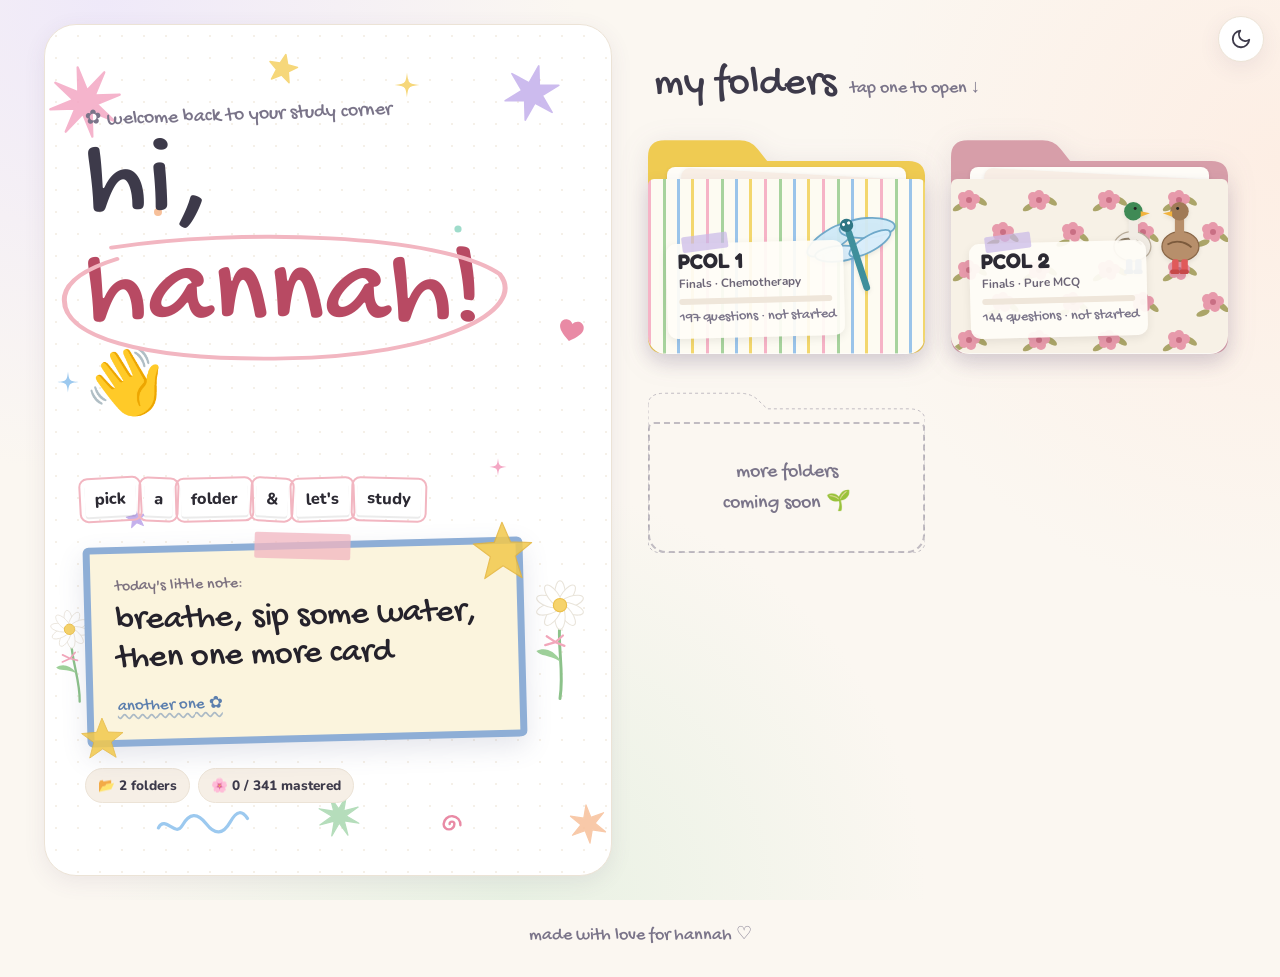
==== index.html @ 0aebe2a0 "Redesign into folders: home page, PCOL 1 reviewer, new PCOL 2 MCQ reviewer - Add 'hi, hannah!' home " ====
<!doctype html>
<html lang="en" data-theme="light">
<head>
<meta charset="utf-8">
<meta name="viewport" content="width=device-width, initial-scale=1">
<title>Hi, Hannah!</title>
<link rel="preconnect" href="https://fonts.googleapis.com">
<link href="https://fonts.googleapis.com/css2?family=Fredoka:wght@500;600;700&family=Gochi+Hand&family=Nunito:wght@400;600;700;800&display=swap" rel="stylesheet">
<link rel="stylesheet" href="assets/base.css">
<link rel="stylesheet" href="assets/folders.css">
<script src="assets/common.js"></script>
<style>
:root{--hand:"Gochi Hand","Comic Sans MS","Segoe Print",cursive}
.home-top{position:fixed;top:16px;right:16px;z-index:30}
.home{display:grid;grid-template-columns:minmax(0,1fr) minmax(0,1.05fr);gap:28px;max-width:1240px;margin:0 auto;padding:24px 24px 40px;min-height:100vh;align-items:start}
@media(max-width:900px){.home{grid-template-columns:1fr;padding:16px 16px 32px;gap:8px}}

/* ---------- Greeting side ---------- */
.hello{position:sticky;top:24px;min-height:calc(100vh - 48px);display:flex;flex-direction:column;justify-content:center;padding:70px 40px;border-radius:32px;
  background:var(--surface);border:1px solid var(--line);box-shadow:var(--shadow);overflow:hidden;isolation:isolate}
.hello::before{content:"";position:absolute;inset:0;z-index:-2;opacity:.55;
  background-image:radial-gradient(var(--line) 1.2px,transparent 1.3px);background-size:22px 22px}
@media(max-width:900px){.hello{position:relative;top:0;min-height:auto;padding:64px 22px 30px}}
.doodles{position:absolute;inset:0;z-index:-1;pointer-events:none}
.dd{position:absolute;transform:translate(-50%,-50%) rotate(var(--r,0deg));animation:floaty 6s ease-in-out infinite;animation-delay:var(--dl,0s)}
.dd svg{display:block;width:100%;height:auto;overflow:visible}
.dd.tw{animation:twinkle 3.2s ease-in-out infinite;animation-delay:var(--dl,0s)}
@keyframes floaty{0%,100%{transform:translate(-50%,-50%) rotate(var(--r,0deg))}50%{transform:translate(-50%,calc(-50% - 7px)) rotate(calc(var(--r,0deg) + 4deg))}}
@keyframes twinkle{0%,100%{opacity:1;transform:translate(-50%,-50%) scale(1) rotate(var(--r,0deg))}50%{opacity:.45;transform:translate(-50%,-50%) scale(.78) rotate(var(--r,0deg))}}
@media(max-width:620px){.dd.opt{display:none}}

.kicker{font-family:var(--hand);font-size:1.25rem;color:var(--muted);margin:0 0 4px;transform:rotate(-2deg);display:inline-block}
.hi{font-family:var(--hand);font-weight:400;font-size:clamp(4rem,9vw,7.6rem);line-height:.95;margin:0;letter-spacing:1px;color:var(--ink)}
.hi .name{position:relative;display:inline-block;color:var(--rose-d)}
.hi .name svg{position:absolute;left:-9%;top:-14%;width:118%;height:132%;overflow:visible;pointer-events:none}
.hi .name path{fill:none;stroke:var(--rose);stroke-width:3.2;stroke-linecap:round;stroke-dasharray:640;stroke-dashoffset:640;animation:draw 1.4s .4s ease forwards}
.hi .wave{display:inline-block;font-size:.55em;vertical-align:.35em;transform-origin:70% 80%;animation:wave 2.4s 1.2s ease-in-out 2}
@keyframes draw{to{stroke-dashoffset:0}}
@keyframes wave{0%,60%,100%{transform:rotate(0)}10%,30%{transform:rotate(14deg)}20%,40%{transform:rotate(-8deg)}}

.tiles{display:flex;flex-wrap:wrap;gap:8px;margin:22px 0 26px}
.tiles span{font-family:var(--body);font-weight:800;font-size:1.02rem;background:#fff;color:#2c2a33;padding:4px 10px;border-radius:3px;
  outline:2px solid var(--rose);outline-offset:4px;transform:rotate(var(--r));box-shadow:0 2px 0 rgba(0,0,0,.08)}
:root[data-theme="dark"] .tiles span{background:#f7f2ea}

/* Note card (cream card, blue frame, chunky marker text, yellow stars) */
.note{position:relative;max-width:440px;background:#fbf4dd;border:7px solid #8eaed6;border-radius:6px;padding:22px 24px 18px;transform:rotate(-1.5deg);box-shadow:0 10px 26px rgba(80,90,130,.15)}
.note::before{content:"";position:absolute;top:-16px;left:50%;width:96px;height:26px;transform:translateX(-50%) rotate(3deg);background:rgba(242,182,193,.75);border-radius:2px}
.note small{display:block;font-family:var(--hand);font-size:1rem;color:#7d7280;margin-bottom:2px}
.note p{margin:0;font-family:var(--hand);font-size:clamp(1.6rem,3.2vw,2.15rem);line-height:1.12;color:#25222b;min-height:2.3em;transition:opacity .25s}
.note .ystar{position:absolute;width:62px;opacity:.85;z-index:0;pointer-events:none}
.note p,.note small,.note button{position:relative;z-index:1}
.note button{margin-top:10px;border:0;background:none;font-family:var(--hand);font-size:1.05rem;color:#5c7fae;padding:2px 0;text-decoration:underline wavy rgba(92,127,174,.5);text-underline-offset:4px}
.note button:hover{color:var(--rose-d)}
.hello-stats{display:flex;gap:8px;flex-wrap:wrap;margin-top:26px}
.hello-stats span{font-size:.85rem;font-weight:800;padding:6px 12px;border-radius:99px;background:var(--surface-2);border:1px solid var(--line)}

/* ---------- Folder shelf ---------- */
.shelf{padding:40px 8px 20px}
@media(max-width:900px){.shelf{padding:22px 0 10px}}
.shelf-head{display:flex;align-items:baseline;gap:14px;flex-wrap:wrap;margin:0 6px 26px}
.shelf-head h2{font-family:var(--hand);font-weight:400;font-size:2.6rem;line-height:1}
.shelf-head .hand{font-family:var(--hand);color:var(--muted);font-size:1.15rem}
.folders{display:grid;grid-template-columns:repeat(auto-fill,minmax(min(100%,250px),1fr));gap:34px 26px}
@media(max-width:900px){.folders{grid-template-columns:repeat(2,minmax(0,1fr))}}
@media(max-width:520px){.folders{grid-template-columns:1fr;gap:30px}}

.folder{position:relative;display:block;aspect-ratio:5/4;color:inherit;text-decoration:none;perspective:900px;
  animation:popin .6s cubic-bezier(.3,1.5,.5,1) both;animation-delay:var(--d,0ms)}
@keyframes popin{from{opacity:0;transform:translateY(16px) scale(.94)}to{opacity:1;transform:none}}
.folder .backsheet{position:absolute;inset:0;width:100%;height:100%;filter:drop-shadow(0 6px 14px rgba(90,70,110,.13))}
.folder .backsheet path{fill:var(--tab)}
.folder .paper{position:absolute;left:7%;right:7%;top:16%;height:62%;border-radius:8px;background:#fffdf8;transition:transform .4s cubic-bezier(.3,1.4,.5,1);
  background-image:repeating-linear-gradient(transparent 0 13px,#e7dccb 13px 14px);box-shadow:0 1px 4px rgba(0,0,0,.08)}
.folder .paper:nth-child(3){left:11%;right:4%;top:19%;transform:rotate(3deg);background-image:none;background-color:#f9efe6}
.folder .front{position:absolute;left:0;right:0;top:21%;bottom:0;border-radius:6px 6px 18px 18px;overflow:hidden;transform-origin:50% 100%;
  transition:transform .4s cubic-bezier(.3,1.3,.5,1),box-shadow .3s;box-shadow:0 -1px 0 rgba(255,255,255,.6) inset,0 8px 18px rgba(90,70,110,.16)}
.folder:hover .front,.folder:focus-visible .front{transform:rotateX(-18deg);box-shadow:0 14px 26px rgba(90,70,110,.22)}
.folder:hover .paper:nth-child(2),.folder:focus-visible .paper:nth-child(2){transform:translateY(-16%)}
.folder:hover .paper:nth-child(3){transform:translateY(-9%) rotate(5deg)}
.folder:focus-visible{outline:none}
.folder:focus-visible .front{outline:3px solid var(--lav);outline-offset:3px}
.folder .doodle{position:absolute;right:6%;top:7%;width:40%;max-width:150px;filter:drop-shadow(0 2px 2px rgba(0,0,0,.08))}
.folder .doodle svg{width:100%;height:auto;display:block}
.folder .label{position:absolute;left:7%;bottom:10%;max-width:64%;padding:7px 12px 8px;border-radius:10px;background:rgba(255,253,248,.93);color:#2c2a33;transform:rotate(-1.5deg);box-shadow:0 3px 10px rgba(0,0,0,.08)}
.folder .label::before{content:"";position:absolute;top:-9px;left:16px;width:46px;height:16px;background:rgba(201,184,232,.7);transform:rotate(-6deg);border-radius:2px}
.folder .label b{display:block;font-family:var(--head);font-weight:700;font-size:1.3rem;line-height:1.1}
.folder .label small{display:block;font-size:.74rem;color:#6d6677;font-weight:700;margin-top:1px;white-space:nowrap;overflow:hidden;text-overflow:ellipsis}
.folder .mini{display:block;height:6px;border-radius:99px;background:#efe6da;margin-top:6px;overflow:hidden;min-width:100px}
.folder .mini i{display:block;height:100%;border-radius:99px;background:linear-gradient(90deg,#a8c3a0,#c9b8e8,#f2b6c1)}
.folder .label em{display:block;font-style:normal;font-family:var(--hand);font-size:.9rem;color:#7a7489;margin-top:3px;white-space:nowrap}
@media(max-width:900px) and (min-width:521px){.folder .label{max-width:74%;padding:6px 9px 7px}.folder .label b{font-size:1.1rem}.folder .label small{display:none}.folder .mini{min-width:70px}}

/* Ghost folder = coming soon */
.folder.ghost{cursor:default;aspect-ratio:5/3}
.folder.ghost .backsheet{filter:none}
.folder.ghost .backsheet path{fill:none;stroke:var(--muted);stroke-width:.8;stroke-dasharray:3 3;vector-effect:non-scaling-stroke;opacity:.55}
.folder.ghost .front{background:transparent;box-shadow:none;border:2px dashed color-mix(in srgb,var(--muted) 45%,transparent);display:grid;place-items:center;text-align:center}
.folder.ghost:hover .front{transform:none}
.folder.ghost .front span{font-family:var(--hand);font-size:1.25rem;color:var(--muted);padding:0 10px}

/* Folder patterns live in assets/folders.css */
.folder:not(.ghost) .front{background:var(--pat);border:var(--bw,0px) solid transparent}
:root[data-theme="dark"] .folder:not(.ghost) .front,:root[data-theme="dark"] .folder .backsheet{filter:saturate(.88) brightness(.9)}

footer.home-foot{text-align:center;color:var(--muted);font-family:var(--hand);font-size:1.1rem;padding:6px 16px 28px}
@media (prefers-reduced-motion: reduce){.dd,.folder,.hi .name path,.hi .wave{animation:none!important}.hi .name path{stroke-dashoffset:0}}
</style>
</head>
<body>
<div class="home-top">
  <button class="theme-btn" id="themeBtn" aria-label="Toggle dark mode">
    <svg class="moon" viewBox="0 0 24 24" fill="none" stroke="currentColor" stroke-width="2" stroke-linecap="round" stroke-linejoin="round"><path d="M21 12.8A9 9 0 1 1 11.2 3a7 7 0 0 0 9.8 9.8z"/></svg>
    <svg class="sun" viewBox="0 0 24 24" fill="none" stroke="currentColor" stroke-width="2" stroke-linecap="round"><circle cx="12" cy="12" r="4.5"/><path d="M12 2v2M12 20v2M4.9 4.9l1.4 1.4M17.7 17.7l1.4 1.4M2 12h2M20 12h2M4.9 19.1l1.4-1.4M17.7 6.3l1.4-1.4"/></svg>
  </button>
</div>

<div class="home">
  <!-- ============ Greeting ============ -->
  <section class="hello" aria-labelledby="hiTitle">
    <div class="doodles" id="doodles" aria-hidden="true"></div>
    <p class="kicker">✿ welcome back to your study corner</p>
    <h1 class="hi" id="hiTitle">hi, <span class="name">hannah!<svg viewBox="0 0 300 120" preserveAspectRatio="none" aria-hidden="true"><path d="M40,18 C120,2 250,6 288,40 C306,70 250,108 150,110 C60,112 6,92 10,58 C14,30 70,14 130,12"/></svg></span> <span class="wave">👋</span></h1>
    <div class="tiles" id="tiles" aria-label="pick a folder and let's study"></div>
    <div class="note" id="note">
      <svg class="ystar" style="top:-24px;right:-18px" viewBox="0 0 100 100" aria-hidden="true"><path d="M50 4 63 36 97 38 70 59 80 94 50 74 20 94 30 59 3 38 37 36Z" fill="#f2c94c" stroke="#e5b53a" stroke-width="2" stroke-linejoin="round"/></svg>
      <svg class="ystar" style="bottom:-20px;left:-14px;width:44px" viewBox="0 0 100 100" aria-hidden="true"><path d="M50 4 63 36 97 38 70 59 80 94 50 74 20 94 30 59 3 38 37 36Z" fill="#f2c94c" stroke="#e5b53a" stroke-width="2" stroke-linejoin="round"/></svg>
      <small>today's little note:</small>
      <p id="noteText">you are not behind</p>
      <button type="button" id="noteBtn">another one ✿</button>
    </div>
    <div class="hello-stats" id="stats"></div>
  </section>

  <!-- ============ Folders ============ -->
  <section class="shelf" aria-labelledby="shelfTitle">
    <div class="shelf-head">
      <h2 id="shelfTitle">my folders</h2>
      <span class="hand">tap one to open ↓</span>
    </div>
    <div class="folders" id="folders"></div>
  </section>
</div>
<footer class="home-foot">made with love for hannah ♡</footer>

<script src="subjects/subjects.js"></script>
<script>
/* ---------------- Little notes ---------------- */
const NOTES = [
  "you are not behind",
  "everything will fall into place, and you will be just fine",
  "remember to live while you're busy surviving",
  "small steps still count",
  "you've learned more than you think",
  "one folder at a time, hannah",
  "breathe, sip some water, then one more card",
  "future pharmacist in progress ♡",
  "rest is part of studying too",
  "proud of you for showing up today"
];
let noteIdx = Math.floor(Math.random() * NOTES.length);
const noteText = document.getElementById('noteText');
noteText.textContent = NOTES[noteIdx];
document.getElementById('noteBtn').onclick = () => {
  noteIdx = (noteIdx + 1 + Math.floor(Math.random() * (NOTES.length - 1))) % NOTES.length;
  noteText.style.opacity = 0;
  setTimeout(() => { noteText.textContent = NOTES[noteIdx]; noteText.style.opacity = 1; }, 220);
};

/* ---------------- Word tiles ---------------- */
document.getElementById('tiles').innerHTML = ["pick","a","folder","&","let's","study"]
  .map((w,i) => `<span style="--r:${[-3,2,-1.5,3,-2,1.5][i]}deg" aria-hidden="true">${w}</span>`).join('');

/* ---------------- Doodle shapes ---------------- */
const C = {pink:"#f4a7c4", lav:"#c4b0ec", butter:"#f6d77a", sky:"#9cc9ef", sage:"#a9d8b0", peach:"#f7c09a", rose:"#e98aa5", mint:"#9fdccb"};
function burst(n, ro, ri){ let d=""; for(let i=0;i<n*2;i++){ const a=Math.PI*i/n - Math.PI/2, r=i%2?ri:ro; d+=(i?"L":"M")+(50+r*Math.cos(a)).toFixed(1)+","+(50+r*Math.sin(a)).toFixed(1);} return d+"Z"; }
const SHAPES = {
  burst: c => `<svg viewBox="0 0 100 100"><path d="${burst(8,48,16)}" fill="${c}" opacity=".85" stroke="${c}" stroke-width="3" stroke-linejoin="round"/></svg>`,
  burst6: c => `<svg viewBox="0 0 100 100"><path d="${burst(6,48,18)}" fill="${c}" opacity=".85" stroke="${c}" stroke-width="3" stroke-linejoin="round"/></svg>`,
  sparkle: c => `<svg viewBox="-50 -50 100 100"><path d="M0,-48 C5,-6 6,-5 48,0 C6,5 5,6 0,48 C-5,6 -6,5 -48,0 C-6,-5 -5,-6 0,-48Z" fill="${c}"/></svg>`,
  star5: c => `<svg viewBox="0 0 100 100"><path d="M50 4 63 36 97 38 70 59 80 94 50 74 20 94 30 59 3 38 37 36Z" fill="${c}" stroke="${c}" stroke-width="5" stroke-linejoin="round"/></svg>`,
  squiggle: c => `<svg viewBox="0 0 120 30"><path d="M4,16 C14,0 24,30 34,15 S54,0 64,15 S84,30 94,15 S110,2 116,12" fill="none" stroke="${c}" stroke-width="4" stroke-linecap="round"/></svg>`,
  curl: c => `<svg viewBox="0 0 60 60"><path d="M30,30 m-4,0 a4,4 0 1,1 8,0 a9,9 0 1,1 -18,0 a14,14 0 1,1 28,2" fill="none" stroke="${c}" stroke-width="4" stroke-linecap="round"/></svg>`,
  heart: c => `<svg viewBox="0 0 100 90"><path d="M50 84C20 62 4 46 4 28 4 14 15 4 28 4c9 0 17 5 22 13C55 9 63 4 72 4c13 0 24 10 24 24 0 18-16 34-46 56Z" fill="${c}"/></svg>`,
  dot: c => `<svg viewBox="0 0 20 20"><circle cx="10" cy="10" r="8" fill="${c}"/></svg>`,
  daisy: () => {
    let petals = ""; for(let i=0;i<10;i++) petals += `<ellipse cx="50" cy="26" rx="7" ry="17" fill="#fff" stroke="#e9e4da" stroke-width="1.4" transform="rotate(${i*36} 50 42)"/>`;
    return `<svg viewBox="0 0 100 170"><path d="M50,60 C46,100 56,130 50,168" stroke="#8cc28a" stroke-width="4" fill="none" stroke-linecap="round"/>
      <path d="M50,118 C34,108 24,112 18,104 C30,98 42,104 50,116Z" fill="#9fd19a"/>
      <path d="M44,92 l-12,-8 m12,8 l-14,4 m14,-4 l10,-9 m-10,9 l12,5" stroke="#f2a7bb" stroke-width="3" stroke-linecap="round"/>
      ${petals}<circle cx="50" cy="42" r="9" fill="#f6d36b" stroke="#ebbf48" stroke-width="1.5"/></svg>`;
  }
};
const DOODLES = [
  {t:"burst",  x:7,  y:9,  s:74, c:"pink",  r:-12},
  {t:"burst6", x:86, y:8,  s:58, c:"lav",   r:14, dl:1.2},
  {t:"sparkle",x:64, y:7,  s:26, c:"butter",tw:1},
  {t:"star5",  x:42, y:5,  s:30, c:"butter",r:12, tw:1, dl:.6},
  {t:"daisy",  x:91, y:72, s:74},
  {t:"daisy",  x:5,  y:74, s:58, r:-8, opt:1, dl:2},
  {t:"heart",  x:93, y:36, s:26, c:"rose",  r:12, dl:.8},
  {t:"sparkle",x:4,  y:42, s:22, c:"sky",   tw:1, dl:1.4},
  {t:"squiggle",x:28,y:94, s:96, c:"sky",   r:-4},
  {t:"curl",   x:72, y:94, s:36, c:"rose",  dl:1.6},
  {t:"burst",  x:52, y:93, s:44, c:"sage",  r:20, opt:1, dl:2.2},
  {t:"sparkle",x:80, y:52, s:18, c:"pink",  tw:1, dl:.3, opt:1},
  {t:"dot",    x:20, y:22, s:10, c:"peach", tw:1, dl:1},
  {t:"dot",    x:73, y:24, s:9,  c:"mint",  tw:1, dl:2.4},
  {t:"star5",  x:16, y:58, s:20, c:"lav",   r:-10, tw:1, dl:1.8, opt:1},
  {t:"burst6", x:96, y:94, s:40, c:"peach", r:-6, opt:1, dl:.4}
];
document.getElementById('doodles').innerHTML = DOODLES.map(d =>
  `<span class="dd${d.tw?' tw':''}${d.opt?' opt':''}" style="left:${d.x}%;top:${d.y}%;width:${d.s}px;--r:${d.r||0}deg;--dl:${d.dl||0}s">${SHAPES[d.t](C[d.c])}</span>`).join('');

/* ---------------- Folder doodles (simple original drawings) ---------------- */
const FOLDER_DOODLES = {
  dragonfly: `<svg viewBox="0 0 100 100"><g transform="rotate(-18 50 50)">
    <ellipse cx="33" cy="38" rx="25" ry="9" fill="#cfe9f7" stroke="#6aa6c8" stroke-width="1.6" opacity=".95" transform="rotate(-14 33 38)"/>
    <ellipse cx="67" cy="38" rx="25" ry="9" fill="#cfe9f7" stroke="#6aa6c8" stroke-width="1.6" opacity=".95" transform="rotate(14 67 38)"/>
    <ellipse cx="35" cy="52" rx="21" ry="7" fill="#d8eefb" stroke="#6aa6c8" stroke-width="1.6" opacity=".95" transform="rotate(12 35 52)"/>
    <ellipse cx="65" cy="52" rx="21" ry="7" fill="#d8eefb" stroke="#6aa6c8" stroke-width="1.6" opacity=".95" transform="rotate(-12 65 52)"/>
    <rect x="47" y="34" width="6" height="58" rx="3" fill="#3f8f9c"/><circle cx="50" cy="30" r="6" fill="#2f7684"/>
    <circle cx="47.6" cy="28.5" r="1.4" fill="#fff"/><circle cx="52.4" cy="28.5" r="1.4" fill="#fff"/></g></svg>`,
  ducks: `<svg viewBox="0 0 120 100">
    <g><ellipse cx="34" cy="60" rx="20" ry="16" fill="#f1ece4" stroke="#b8ac9a" stroke-width="1.4"/><path d="M18 56c6-6 18-6 26 2" stroke="#8c7d68" stroke-width="2" fill="none"/>
    <rect x="30" y="20" width="10" height="34" rx="5" fill="#f1ece4"/><circle cx="35" cy="22" r="10" fill="#3f8a55"/><path d="M43 22l10 2-10 4z" fill="#f2b33d"/><circle cx="37" cy="19" r="1.6" fill="#222"/>
    <rect x="27" y="74" width="7" height="14" rx="2" fill="#4f7fc4"/><rect x="37" y="74" width="7" height="14" rx="2" fill="#4f7fc4"/><rect x="25" y="85" width="10" height="5" rx="2" fill="#3e6aa8"/><rect x="35" y="85" width="10" height="5" rx="2" fill="#3e6aa8"/></g>
    <g><ellipse cx="86" cy="60" rx="20" ry="16" fill="#b78f6b" stroke="#8a6747" stroke-width="1.4"/><path d="M72 58c8-5 18-4 26 3" stroke="#7b5a3c" stroke-width="2" fill="none"/>
    <rect x="80" y="20" width="10" height="34" rx="5" fill="#b78f6b"/><circle cx="85" cy="22" r="10" fill="#a07a56"/><path d="M77 22l-10 2 10 4z" fill="#f2b33d"/><circle cx="83" cy="19" r="1.6" fill="#222"/>
    <rect x="77" y="74" width="7" height="14" rx="2" fill="#e05a5a"/><rect x="87" y="74" width="7" height="14" rx="2" fill="#e05a5a"/><rect x="75" y="85" width="10" height="5" rx="2" fill="#c64848"/><rect x="85" y="85" width="10" height="5" rx="2" fill="#c64848"/></g></svg>`,
  stamp: `<svg viewBox="0 0 110 100"><rect x="44" y="6" width="56" height="64" fill="#fffaf0" stroke="#d9cdb8" stroke-width="3" stroke-dasharray="3 3"/><rect x="51" y="13" width="42" height="40" fill="#f3c6a5"/>
    <path d="M60 38l14-10 4 4-10 6 12 3-2 3-14-2z" fill="#4f7fc4"/><text x="72" y="64" font-size="7" text-anchor="middle" fill="#7a6a55" font-family="sans-serif">AIR MAIL</text>
    <circle cx="36" cy="56" r="22" fill="none" stroke="#5a6f9a" stroke-width="2.5"/><circle cx="36" cy="56" r="15" fill="none" stroke="#5a6f9a" stroke-width="1.5"/>
    <path d="M4 82c10-6 20 6 30 0s20 6 30 0 20 6 30 0" stroke="#5a6f9a" stroke-width="2.5" fill="none"/><path d="M4 92c10-6 20 6 30 0s20 6 30 0 20 6 30 0" stroke="#5a6f9a" stroke-width="2.5" fill="none"/></svg>`,
  daisy: `<svg viewBox="0 0 100 100">${Array.from({length:12},(_,i)=>`<ellipse cx="50" cy="24" rx="8" ry="20" fill="#fff" stroke="#e7dfd2" stroke-width="1.5" transform="rotate(${i*30} 50 50)"/>`).join('')}<circle cx="50" cy="50" r="12" fill="#f5cf5c" stroke="#e5b53a" stroke-width="2"/></svg>`,
  stars: `<svg viewBox="0 0 100 100"><path d="M40 8 49 31 74 32 54 47 61 72 40 58 19 72 26 47 6 32 31 31Z" fill="#f2c94c"/><path d="M78 52 83 64 96 65 86 73 89 86 78 79 67 86 70 73 60 65 73 64Z" fill="#f4a7c4"/><path d="M30 76 33 84 42 84 35 89 37 97 30 92 23 97 25 89 18 84 27 84Z" fill="#9cc9ef"/></svg>`,
  cat: `<svg viewBox="0 0 100 100"><path d="M22 34 26 8 44 26Z M78 34 74 8 56 26Z" fill="#f2b98c" stroke="#c98a5e" stroke-width="2" stroke-linejoin="round"/><ellipse cx="50" cy="52" rx="34" ry="30" fill="#f6c9a2" stroke="#c98a5e" stroke-width="2"/>
    <circle cx="38" cy="48" r="4" fill="#3a2f2a"/><circle cx="62" cy="48" r="4" fill="#3a2f2a"/><path d="M47 58h6l-3 4z" fill="#e07a8f"/><path d="M50 62c-3 5-8 5-10 2M50 62c3 5 8 5 10 2" stroke="#3a2f2a" stroke-width="2" fill="none" stroke-linecap="round"/>
    <circle cx="30" cy="60" r="5" fill="#f4a7b9" opacity=".7"/><circle cx="70" cy="60" r="5" fill="#f4a7b9" opacity=".7"/></svg>`,
  heart: `<svg viewBox="0 0 100 90"><path d="M50 84C20 62 4 46 4 28 4 14 15 4 28 4c9 0 17 5 22 13C55 9 63 4 72 4c13 0 24 10 24 24 0 18-16 34-46 56Z" fill="#f08aa6" stroke="#fff" stroke-width="4"/></svg>`
};

/* ---------------- Folders ---------------- */
const BACKSHEET = `<svg class="backsheet" viewBox="0 0 100 80" preserveAspectRatio="none" aria-hidden="true"><path d="M0,9 Q0,3 6,3 H33 Q37,3 39.5,6 L43,10.5 H94 Q100,10.5 100,16.5 V74 Q100,80 94,80 H6 Q0,80 0,74 Z"/></svg>`;
const esc = s => String(s).replace(/[&<>"]/g, c => ({"&":"&amp;","<":"&lt;",">":"&gt;",'"':"&quot;"}[c]));
const subjects = window.SUBJECTS || [];
let mastTotal = 0, qTotal = 0;
const html = subjects.map((s, i) => {
  const total = store.get(s.id + '-total', s.total || 0) || 0;
  const done = Math.min((store.get(s.id + '-mastered', []) || []).length, total || Infinity);
  mastTotal += done; qTotal += total;
  const pct = total ? Math.round(done / total * 100) : 0;
  return `<a class="folder f-${esc(s.folder || 'pastel-pinstripe')}" href="reviewer.html?s=${encodeURIComponent(s.id)}" style="--d:${120 + i*90}ms" aria-label="Open ${esc(s.title)} reviewer">
    ${BACKSHEET}<span class="paper"></span><span class="paper"></span>
    <span class="front">${s.doodle && FOLDER_DOODLES[s.doodle] ? `<span class="doodle">${FOLDER_DOODLES[s.doodle]}</span>` : ''}
      <span class="label"><b>${esc(s.title)}</b><small>${esc(s.subtitle || '')}</small>
        <span class="mini"><i style="width:${pct}%"></i></span><em>${done ? `${done} / ${total} mastered` : `${total} questions · not started`}</em></span>
    </span></a>`;
}).join('');
const ghost = `<div class="folder ghost" style="--d:${120 + subjects.length*90}ms" aria-hidden="true">${BACKSHEET}<span class="front"><span>more folders<br>coming soon 🌱</span></span></div>`;
document.getElementById('folders').innerHTML = html + ghost;

document.getElementById('stats').innerHTML =
  `<span>📂 ${subjects.length} folder${subjects.length === 1 ? '' : 's'}</span><span>🌸 ${mastTotal} / ${qTotal} mastered</span>`;
</script>
</body>
</html>
---- assets/base.css ----
/* Shared theme tokens + base styles for every page */
:root{
  --bg:#fbf7f1; --surface:#ffffff; --surface-2:#f6efe6; --line:#ece3d6;
  --ink:#3d3a4a; --muted:#7a7489;
  --sage:#a8c3a0; --sage-d:#557d50; --sage-t:#e8f1e3;
  --lav:#c9b8e8;  --lav-d:#6f55ad;  --lav-t:#efe9f9;
  --peach:#f6c3a5;--peach-d:#b9643a;--peach-t:#fdeee4;
  --rose:#f2b6c1; --rose-d:#b84a63; --rose-t:#fce8ec;
  --butter:#f5e3a3;--butter-d:#8f7420;--butter-t:#fdf6dc;
  --sky:#b8d8e8;  --sky-d:#3d7894;  --sky-t:#e6f2f8;
  --ok-bg:#e3f1de; --ok-bd:#7fb176; --ok-ink:#3e6b37;
  --no-bg:#fbe1e4; --no-bd:#d97a8a; --no-ink:#9c3448;
  --shadow:0 6px 22px rgba(90,70,110,.09);
  --shadow-lg:0 14px 40px rgba(90,70,110,.14);
  --r:16px; --r-lg:24px;
  --head:"Fredoka","Nunito",system-ui,sans-serif;
  --body:"Nunito",system-ui,-apple-system,"Segoe UI",sans-serif;
}
:root[data-theme="dark"]{
  --bg:#1d1a24; --surface:#282331; --surface-2:#312a3c; --line:#3d3549;
  --ink:#f1ebf5; --muted:#b3a9c0;
  --sage:#8fb287; --sage-d:#b7d9ae; --sage-t:#2c3a2e;
  --lav:#a993d6;  --lav-d:#d3c4f5;  --lav-t:#352c48;
  --peach:#e0a582;--peach-d:#f6c8ab;--peach-t:#40302a;
  --rose:#dc93a2; --rose-d:#f5bac6; --rose-t:#422a33;
  --butter:#d9c47b;--butter-d:#f0dea0;--butter-t:#3c3524;
  --sky:#8fbdd4;  --sky-d:#bfe0f0;  --sky-t:#24343e;
  --ok-bg:#28402a; --ok-bd:#6fa866; --ok-ink:#bfe6b6;
  --no-bg:#4a2730; --no-bd:#d0778a; --no-ink:#f8c2cd;
  --shadow:0 6px 22px rgba(0,0,0,.28);
  --shadow-lg:0 14px 40px rgba(0,0,0,.4);
}
@media (prefers-color-scheme: dark){
  :root:not([data-theme="light"]){
    --bg:#1d1a24; --surface:#282331; --surface-2:#312a3c; --line:#3d3549;
    --ink:#f1ebf5; --muted:#b3a9c0;
    --sage:#8fb287; --sage-d:#b7d9ae; --sage-t:#2c3a2e;
    --lav:#a993d6;  --lav-d:#d3c4f5;  --lav-t:#352c48;
    --peach:#e0a582;--peach-d:#f6c8ab;--peach-t:#40302a;
    --rose:#dc93a2; --rose-d:#f5bac6; --rose-t:#422a33;
    --butter:#d9c47b;--butter-d:#f0dea0;--butter-t:#3c3524;
    --sky:#8fbdd4;  --sky-d:#bfe0f0;  --sky-t:#24343e;
    --ok-bg:#28402a; --ok-bd:#6fa866; --ok-ink:#bfe6b6;
    --no-bg:#4a2730; --no-bd:#d0778a; --no-ink:#f8c2cd;
    --shadow:0 6px 22px rgba(0,0,0,.28);
    --shadow-lg:0 14px 40px rgba(0,0,0,.4);
  }
}
*{box-sizing:border-box}
html{scroll-behavior:smooth}
body{margin:0;background:var(--bg);color:var(--ink);font-family:var(--body);font-size:16px;line-height:1.55;
  background-image:radial-gradient(circle at 8% 0%,var(--lav-t) 0,transparent 32%),radial-gradient(circle at 100% 18%,var(--peach-t) 0,transparent 30%),radial-gradient(circle at 40% 100%,var(--sage-t) 0,transparent 35%);
  background-attachment:fixed;transition:background-color .3s,color .3s;min-height:100vh}
h1,h2,h3,h4{font-family:var(--head);font-weight:600;line-height:1.2;margin:0}
button,input,select{font:inherit;color:inherit}
button{cursor:pointer}
:focus-visible{outline:3px solid var(--lav);outline-offset:2px;border-radius:10px}
.wrap{max-width:1080px;margin:0 auto;padding:0 16px}

/* Theme toggle */
.theme-btn{width:46px;height:46px;border-radius:50%;border:1px solid var(--line);background:var(--surface);box-shadow:var(--shadow);display:grid;place-items:center;transition:transform .25s}
.theme-btn:hover{transform:rotate(-15deg) scale(1.06)}
.theme-btn svg{width:22px;height:22px}
.sun{display:none}
:root[data-theme="dark"] .sun{display:block} :root[data-theme="dark"] .moon{display:none}
@media (prefers-color-scheme: dark){:root:not([data-theme="light"]) .sun{display:block} :root:not([data-theme="light"]) .moon{display:none}}
---- assets/folders.css ----
/* Folder patterns, shared by the home page folders and the reviewer's mini folder.
   Each style sets --tab (folder back + tab colour), --pat (front pattern) and optional --bw (border). */
.f-pastel-pinstripe{--tab:#efcb52;--pat:repeating-linear-gradient(90deg,#f6b3c6 0 3px,transparent 3px 15px,#a7d39d 15px 18px,transparent 18px 29px,#9ac4ea 29px 32px,transparent 32px 43px,#f3d76d 43px 46px,transparent 46px 58px),#fdfbf2}
.f-butter-stripe{--tab:#f4d986;--pat:repeating-linear-gradient(180deg,#fbe5a2 0 15px,#fffaf0 15px 22px,#9fc6e6 22px 24px,#fffaf0 24px 31px)}
.f-sage-gingham{--tab:#a5c298;--pat:linear-gradient(90deg,rgba(120,163,104,.36) 50%,transparent 0) 0 0/24px 24px,linear-gradient(rgba(120,163,104,.36) 50%,transparent 0) 0 0/24px 24px,#f6f8ee}
.f-rose-diamond{--tab:#e6a6b3;--pat:radial-gradient(circle,#de8a9d 3px,#f6c9d2 4px 8px,transparent 9px) 0 0/34px 34px,repeating-linear-gradient(45deg,#a9ba7c 0 3px,transparent 3px 24px),repeating-linear-gradient(-45deg,#a9ba7c 0 3px,transparent 3px 24px),#fbe5e9}
.f-sky-airmail{--tab:#8bbbe0;--bw:7px;--pat:linear-gradient(#acd0ee,#acd0ee) padding-box,repeating-linear-gradient(135deg,#e46a6a 0 9px,#fff 9px 18px,#4f7fc4 18px 27px,#fff 27px 36px) border-box}
.f-olive-awning{--tab:#a7c1cb;--pat:repeating-linear-gradient(90deg,#7f8c3e 0 17px,#bbd4dd 17px 33px)}
.f-pink-damask{--tab:#efa7bb;--pat:radial-gradient(ellipse 5px 9px,#f4b8c8 96%,transparent) 0 0/28px 28px,radial-gradient(circle,transparent 7px,#f7c9d5 8px 9.5px,transparent 10.5px) 14px 14px/28px 28px,#fde8ee}
.f-peony{--tab:#d79ea9;--pat:#f7f1e6 url("data:image/svg+xml,%3Csvg xmlns='http://www.w3.org/2000/svg' width='70' height='70'%3E%3Cg fill='%2399924a' opacity='.8'%3E%3Cellipse cx='30' cy='22' rx='7' ry='3' transform='rotate(35 30 22)'/%3E%3Cellipse cx='8' cy='28' rx='7' ry='3' transform='rotate(-30 8 28)'/%3E%3Cellipse cx='62' cy='58' rx='7' ry='3' transform='rotate(40 62 58)'/%3E%3Cellipse cx='42' cy='64' rx='7' ry='3' transform='rotate(-20 42 64)'/%3E%3C/g%3E%3Cg fill='%23e79aab'%3E%3Ccircle cx='18' cy='16' r='5'/%3E%3Ccircle cx='24' cy='20' r='5'/%3E%3Ccircle cx='20' cy='26' r='5'/%3E%3Ccircle cx='13' cy='24' r='5'/%3E%3Ccircle cx='12' cy='18' r='5'/%3E%3Ccircle cx='52' cy='48' r='5'/%3E%3Ccircle cx='58' cy='52' r='5'/%3E%3Ccircle cx='54' cy='58' r='5'/%3E%3Ccircle cx='47' cy='56' r='5'/%3E%3Ccircle cx='46' cy='50' r='5'/%3E%3C/g%3E%3Cg fill='%23c96f84'%3E%3Ccircle cx='18' cy='21' r='3'/%3E%3Ccircle cx='52' cy='53' r='3'/%3E%3C/g%3E%3C/svg%3E")}
.f-lilac-dots{--tab:#c5b1e5;--pat:radial-gradient(#b49cdc 3.5px,transparent 4px) 0 0/22px 22px,radial-gradient(#f2b0bf 3.5px,transparent 4px) 11px 11px/22px 22px,#f6f1fd}

/* Mini folder icon (reviewer header) */
.mini-folder{position:relative;width:46px;height:38px;flex:none;display:block}
.mini-folder::before{content:"";position:absolute;left:0;top:0;width:46%;height:30%;border-radius:6px 8px 0 0;background:var(--tab)}
.mini-folder::after{content:"";position:absolute;left:0;right:0;top:18%;bottom:0;border-radius:3px 6px 8px 8px;background:var(--tab)}
.mini-folder i{position:absolute;left:0;right:0;top:30%;bottom:0;z-index:1;border-radius:3px 3px 8px 8px;background:var(--pat);border:calc(var(--bw,0px)/3) solid transparent;box-shadow:0 3px 8px rgba(90,70,110,.18)}
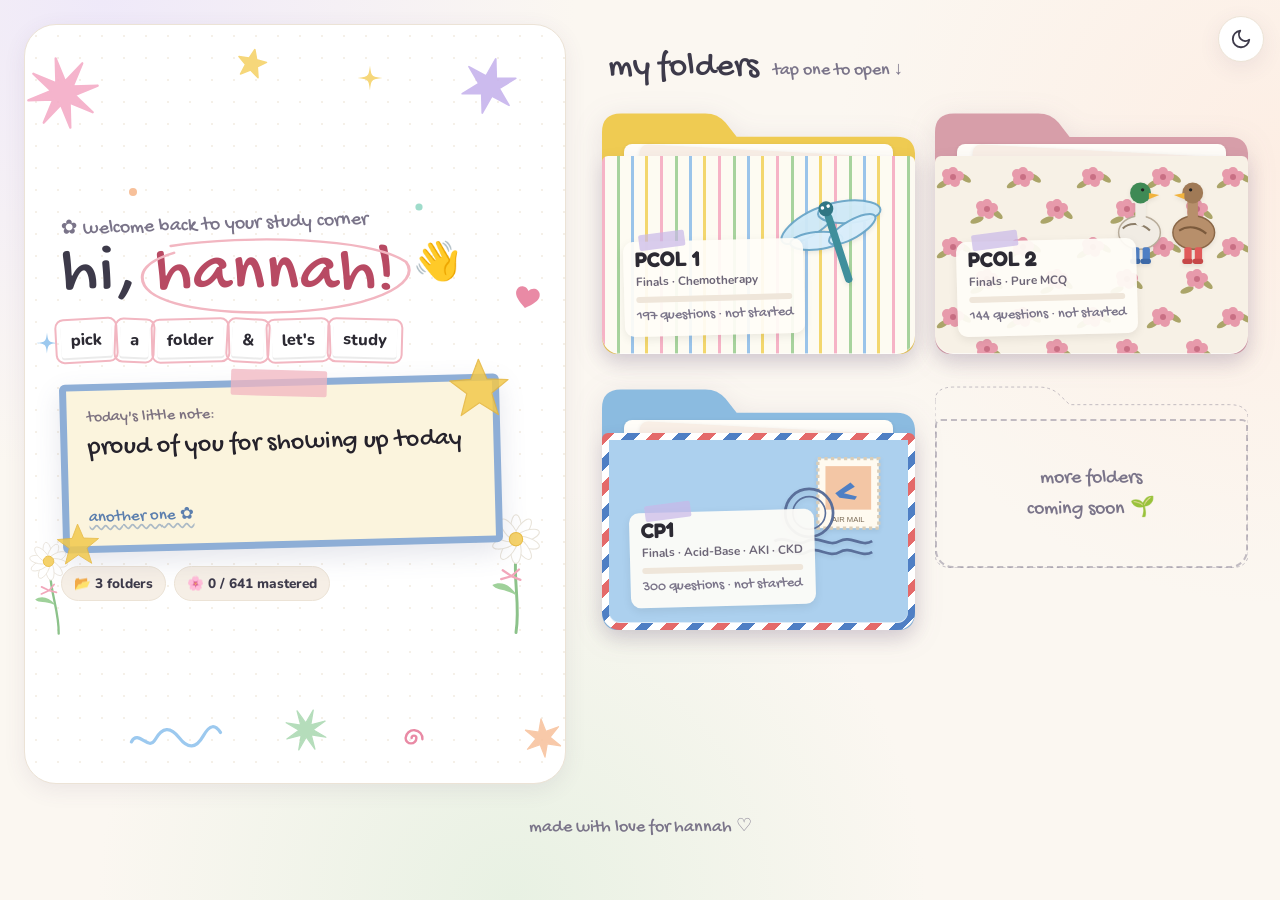
==== commit ec0357fc: "Compact desktop layout so pages fit a 1080p screen at 100% zoom - Reviewer: smaller headings, slimme" ====
--- a/index.html
+++ b/index.html
@@ -12,11 +12,11 @@
 <style>
 :root{--hand:"Gochi Hand","Comic Sans MS","Segoe Print",cursive}
 .home-top{position:fixed;top:16px;right:16px;z-index:30}
-.home{display:grid;grid-template-columns:minmax(0,1fr) minmax(0,1.05fr);gap:28px;max-width:1240px;margin:0 auto;padding:24px 24px 40px;min-height:100vh;align-items:start}
+.home{display:grid;grid-template-columns:minmax(0,.9fr) minmax(0,1.1fr);gap:28px;max-width:1400px;margin:0 auto;padding:24px 24px 24px;align-items:start}
 @media(max-width:900px){.home{grid-template-columns:1fr;padding:16px 16px 32px;gap:8px}}
 
 /* ---------- Greeting side ---------- */
-.hello{position:sticky;top:24px;min-height:calc(100vh - 48px);display:flex;flex-direction:column;justify-content:center;padding:70px 40px;border-radius:32px;
+.hello{position:sticky;top:24px;min-height:calc(100vh - 140px);display:flex;flex-direction:column;justify-content:center;padding:40px 36px;border-radius:32px;
   background:var(--surface);border:1px solid var(--line);box-shadow:var(--shadow);overflow:hidden;isolation:isolate}
 .hello::before{content:"";position:absolute;inset:0;z-index:-2;opacity:.55;
   background-image:radial-gradient(var(--line) 1.2px,transparent 1.3px);background-size:22px 22px}
@@ -30,7 +30,7 @@
 @media(max-width:620px){.dd.opt{display:none}}
 
 .kicker{font-family:var(--hand);font-size:1.25rem;color:var(--muted);margin:0 0 4px;transform:rotate(-2deg);display:inline-block}
-.hi{font-family:var(--hand);font-weight:400;font-size:clamp(4rem,9vw,7.6rem);line-height:.95;margin:0;letter-spacing:1px;color:var(--ink)}
+.hi{font-family:var(--hand);font-weight:400;font-size:clamp(3.2rem,5.4vw,5.6rem);line-height:.95;margin:0;letter-spacing:1px;color:var(--ink)}
 .hi .name{position:relative;display:inline-block;color:var(--rose-d)}
 .hi .name svg{position:absolute;left:-9%;top:-14%;width:118%;height:132%;overflow:visible;pointer-events:none}
 .hi .name path{fill:none;stroke:var(--rose);stroke-width:3.2;stroke-linecap:round;stroke-dasharray:640;stroke-dashoffset:640;animation:draw 1.4s .4s ease forwards}
@@ -38,30 +38,30 @@
 @keyframes draw{to{stroke-dashoffset:0}}
 @keyframes wave{0%,60%,100%{transform:rotate(0)}10%,30%{transform:rotate(14deg)}20%,40%{transform:rotate(-8deg)}}
 
-.tiles{display:flex;flex-wrap:wrap;gap:8px;margin:22px 0 26px}
+.tiles{display:flex;flex-wrap:wrap;gap:8px;margin:16px 0 22px}
 .tiles span{font-family:var(--body);font-weight:800;font-size:1.02rem;background:#fff;color:#2c2a33;padding:4px 10px;border-radius:3px;
   outline:2px solid var(--rose);outline-offset:4px;transform:rotate(var(--r));box-shadow:0 2px 0 rgba(0,0,0,.08)}
 :root[data-theme="dark"] .tiles span{background:#f7f2ea}
 
 /* Note card (cream card, blue frame, chunky marker text, yellow stars) */
-.note{position:relative;max-width:440px;background:#fbf4dd;border:7px solid #8eaed6;border-radius:6px;padding:22px 24px 18px;transform:rotate(-1.5deg);box-shadow:0 10px 26px rgba(80,90,130,.15)}
+.note{position:relative;max-width:440px;background:#fbf4dd;border:7px solid #8eaed6;border-radius:6px;padding:16px 20px 13px;transform:rotate(-1.5deg);box-shadow:0 10px 26px rgba(80,90,130,.15)}
 .note::before{content:"";position:absolute;top:-16px;left:50%;width:96px;height:26px;transform:translateX(-50%) rotate(3deg);background:rgba(242,182,193,.75);border-radius:2px}
 .note small{display:block;font-family:var(--hand);font-size:1rem;color:#7d7280;margin-bottom:2px}
-.note p{margin:0;font-family:var(--hand);font-size:clamp(1.6rem,3.2vw,2.15rem);line-height:1.12;color:#25222b;min-height:2.3em;transition:opacity .25s}
+.note p{margin:0;font-family:var(--hand);font-size:clamp(1.35rem,2vw,1.8rem);line-height:1.12;color:#25222b;min-height:2.3em;transition:opacity .25s}
 .note .ystar{position:absolute;width:62px;opacity:.85;z-index:0;pointer-events:none}
 .note p,.note small,.note button{position:relative;z-index:1}
 .note button{margin-top:10px;border:0;background:none;font-family:var(--hand);font-size:1.05rem;color:#5c7fae;padding:2px 0;text-decoration:underline wavy rgba(92,127,174,.5);text-underline-offset:4px}
 .note button:hover{color:var(--rose-d)}
-.hello-stats{display:flex;gap:8px;flex-wrap:wrap;margin-top:26px}
+.hello-stats{display:flex;gap:8px;flex-wrap:wrap;margin-top:18px}
 .hello-stats span{font-size:.85rem;font-weight:800;padding:6px 12px;border-radius:99px;background:var(--surface-2);border:1px solid var(--line)}
 
 /* ---------- Folder shelf ---------- */
-.shelf{padding:40px 8px 20px}
+.shelf{padding:26px 8px 16px}
 @media(max-width:900px){.shelf{padding:22px 0 10px}}
-.shelf-head{display:flex;align-items:baseline;gap:14px;flex-wrap:wrap;margin:0 6px 26px}
-.shelf-head h2{font-family:var(--hand);font-weight:400;font-size:2.6rem;line-height:1}
+.shelf-head{display:flex;align-items:baseline;gap:14px;flex-wrap:wrap;margin:0 6px 18px}
+.shelf-head h2{font-family:var(--hand);font-weight:400;font-size:2.2rem;line-height:1}
 .shelf-head .hand{font-family:var(--hand);color:var(--muted);font-size:1.15rem}
-.folders{display:grid;grid-template-columns:repeat(auto-fill,minmax(min(100%,250px),1fr));gap:34px 26px}
+.folders{display:grid;grid-template-columns:repeat(auto-fill,minmax(min(100%,215px),1fr));gap:26px 20px}
 @media(max-width:900px){.folders{grid-template-columns:repeat(2,minmax(0,1fr))}}
 @media(max-width:520px){.folders{grid-template-columns:1fr;gap:30px}}
 
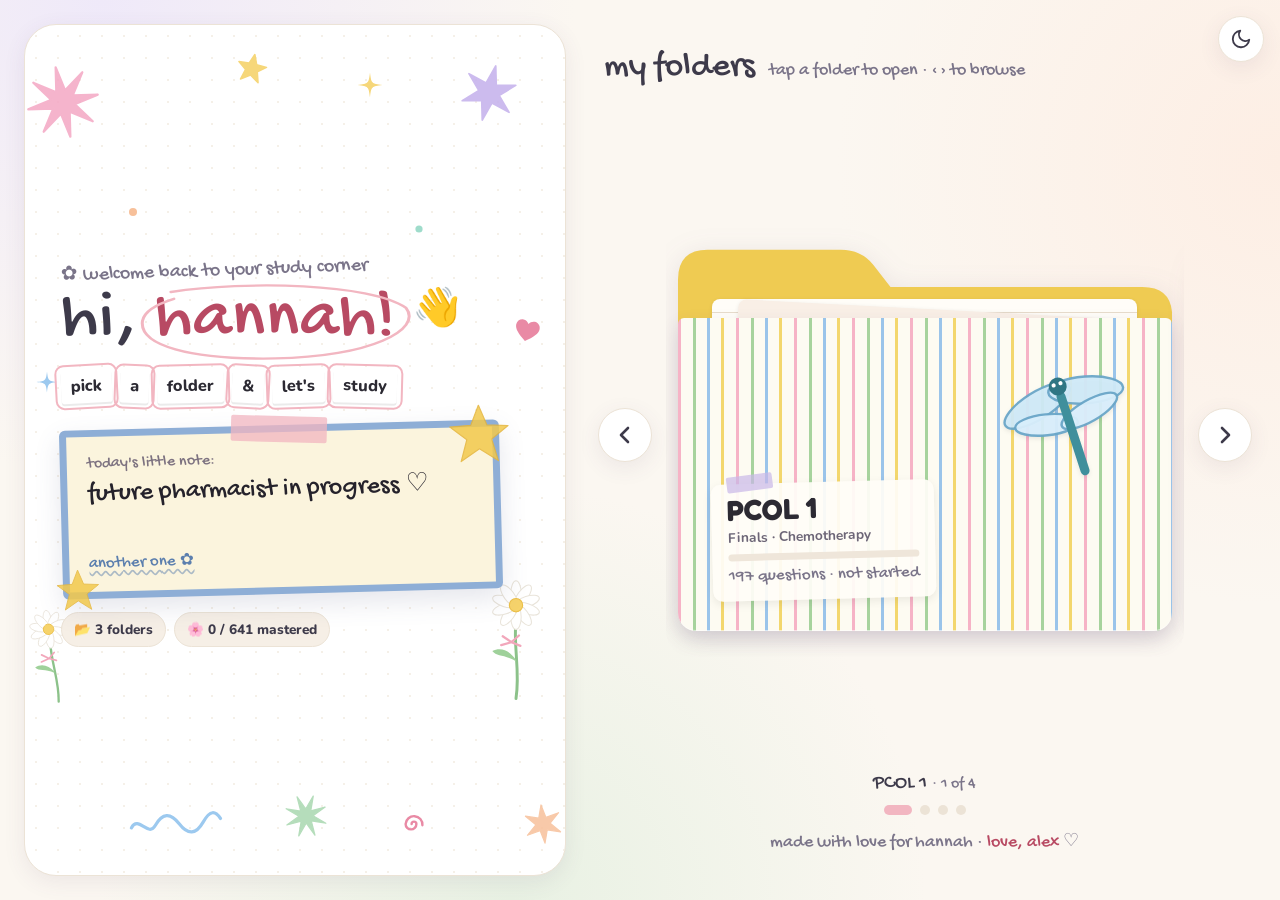
==== commit 13e03be9: "Home: full-height greeting card and folder carousel with arrows - Left card reaches the bottom of th" ====
--- a/index.html
+++ b/index.html
@@ -16,7 +16,7 @@
 @media(max-width:900px){.home{grid-template-columns:1fr;padding:16px 16px 32px;gap:8px}}
 
 /* ---------- Greeting side ---------- */
-.hello{position:sticky;top:24px;min-height:calc(100vh - 140px);display:flex;flex-direction:column;justify-content:center;padding:40px 36px;border-radius:32px;
+.hello{position:sticky;top:24px;min-height:calc(100vh - 48px);display:flex;flex-direction:column;justify-content:center;padding:40px 36px;border-radius:32px;
   background:var(--surface);border:1px solid var(--line);box-shadow:var(--shadow);overflow:hidden;isolation:isolate}
 .hello::before{content:"";position:absolute;inset:0;z-index:-2;opacity:.55;
   background-image:radial-gradient(var(--line) 1.2px,transparent 1.3px);background-size:22px 22px}
@@ -56,14 +56,35 @@
 .hello-stats span{font-size:.85rem;font-weight:800;padding:6px 12px;border-radius:99px;background:var(--surface-2);border:1px solid var(--line)}
 
 /* ---------- Folder shelf ---------- */
-.shelf{padding:26px 8px 16px}
-@media(max-width:900px){.shelf{padding:22px 0 10px}}
+.shelf{display:flex;flex-direction:column;min-height:calc(100vh - 48px);padding:26px 4px 0}
+@media(max-width:900px){.shelf{min-height:0;padding:22px 0 0}}
 .shelf-head{display:flex;align-items:baseline;gap:14px;flex-wrap:wrap;margin:0 6px 18px}
 .shelf-head h2{font-family:var(--hand);font-weight:400;font-size:2.2rem;line-height:1}
 .shelf-head .hand{font-family:var(--hand);color:var(--muted);font-size:1.15rem}
-.folders{display:grid;grid-template-columns:repeat(auto-fill,minmax(min(100%,215px),1fr));gap:26px 20px}
-@media(max-width:900px){.folders{grid-template-columns:repeat(2,minmax(0,1fr))}}
-@media(max-width:520px){.folders{grid-template-columns:1fr;gap:30px}}
+ /* Folder carousel: one folder at a time, browse with the arrow buttons, arrow keys, dots or a swipe */
+.carousel{flex:1;min-height:0;display:grid;grid-template-columns:auto minmax(0,1fr) auto;align-items:center;gap:14px}
+.car-viewport{overflow:hidden;border-radius:24px;touch-action:pan-y}
+.car-track{display:flex;transition:transform .55s cubic-bezier(.3,1.15,.4,1)}
+.slide{flex:0 0 100%;display:flex;justify-content:center;align-items:center;padding:22px 12px 26px}
+.slide .folder{width:min(100%,620px,calc((100vh - 300px) * 1.25))}
+.slide .folder.ghost{aspect-ratio:5/4}
+.slide .folder .label{padding:10px 16px 11px}
+.slide .folder .label b{font-size:1.8rem}
+.slide .folder .label small{font-size:.86rem}
+.slide .folder .label em{font-size:1.05rem}
+.slide .folder .mini{min-width:150px;height:7px}
+.car-btn{width:54px;height:54px;border-radius:50%;border:1px solid var(--line);background:var(--surface);box-shadow:var(--shadow);color:var(--ink);display:grid;place-items:center;transition:transform .2s,background .2s}
+.car-btn svg{width:24px;height:24px}
+.car-btn:hover{transform:scale(1.08);background:var(--rose-t)}
+.car-btn:active{transform:scale(.95)}
+.car-meta{display:flex;flex-direction:column;align-items:center;gap:6px;margin:2px 0 4px}
+.car-name{font-family:var(--hand);font-size:1.25rem;color:var(--ink)}
+.car-name small{color:var(--muted);font-size:1rem}
+.car-dots{display:flex;justify-content:center;gap:8px}
+.car-dots button{width:10px;height:10px;border-radius:99px;border:0;padding:0;background:var(--line);transition:width .3s,background .3s}
+.car-dots button.on{width:28px;background:var(--rose)}
+@media(max-width:900px){.slide .folder{width:min(100%,460px)}}
+@media(max-width:520px){.carousel{gap:6px}.car-btn{width:42px;height:42px}.slide{padding:16px 4px 20px}.slide .folder .label b{font-size:1.4rem}.slide .folder .mini{min-width:100px}}
 
 .folder{position:relative;display:block;aspect-ratio:5/4;color:inherit;text-decoration:none;perspective:900px;
   animation:popin .6s cubic-bezier(.3,1.5,.5,1) both;animation-delay:var(--d,0ms)}
@@ -103,7 +124,8 @@
 .folder:not(.ghost) .front{background:var(--pat);border:var(--bw,0px) solid transparent}
 :root[data-theme="dark"] .folder:not(.ghost) .front,:root[data-theme="dark"] .folder .backsheet{filter:saturate(.88) brightness(.9)}
 
-footer.home-foot{text-align:center;color:var(--muted);font-family:var(--hand);font-size:1.1rem;padding:6px 16px 28px}
+footer.home-foot{text-align:center;color:var(--muted);font-family:var(--hand);font-size:1.15rem;padding:10px 16px 18px}
+footer.home-foot b{font-weight:400;color:var(--rose-d)}
 @media (prefers-reduced-motion: reduce){.dd,.folder,.hi .name path,.hi .wave{animation:none!important}.hi .name path{stroke-dashoffset:0}}
 </style>
 </head>
@@ -136,12 +158,20 @@
   <section class="shelf" aria-labelledby="shelfTitle">
     <div class="shelf-head">
       <h2 id="shelfTitle">my folders</h2>
-      <span class="hand">tap one to open ↓</span>
+      <span class="hand">tap a folder to open · ‹ › to browse</span>
     </div>
-    <div class="folders" id="folders"></div>
+    <div class="carousel" id="carousel">
+      <button class="car-btn" id="carPrev" aria-label="Previous folder"><svg viewBox="0 0 24 24" fill="none" stroke="currentColor" stroke-width="2.6" stroke-linecap="round" stroke-linejoin="round"><path d="M15 5l-7 7 7 7"/></svg></button>
+      <div class="car-viewport" id="carViewport"><div class="car-track" id="folders"></div></div>
+      <button class="car-btn" id="carNext" aria-label="Next folder"><svg viewBox="0 0 24 24" fill="none" stroke="currentColor" stroke-width="2.6" stroke-linecap="round" stroke-linejoin="round"><path d="M9 5l7 7-7 7"/></svg></button>
+    </div>
+    <div class="car-meta">
+      <div class="car-name" id="carName" aria-live="polite"></div>
+      <div class="car-dots" id="carDots" role="tablist" aria-label="Choose a folder"></div>
+    </div>
+    <footer class="home-foot">made with love for hannah · <b>love, alex</b> ♡</footer>
   </section>
 </div>
-<footer class="home-foot">made with love for hannah ♡</footer>
 
 <script src="subjects/subjects.js"></script>
 <script>
@@ -258,7 +288,42 @@
     </span></a>`;
 }).join('');
 const ghost = `<div class="folder ghost" style="--d:${120 + subjects.length*90}ms" aria-hidden="true">${BACKSHEET}<span class="front"><span>more folders<br>coming soon 🌱</span></span></div>`;
-document.getElementById('folders').innerHTML = html + ghost;
+/* ---------------- Folder carousel ---------------- */
+const slides = [...html.split('</a>').filter(h => h.trim()).map(h => h + '</a>'), ghost];
+const names = [...subjects.map(s => s.title), 'coming soon'];
+const track = document.getElementById('folders');
+track.innerHTML = slides.map((h, i) => `<div class="slide" role="group" aria-roledescription="slide" aria-label="${i + 1} of ${slides.length}">${h}</div>`).join('');
+document.getElementById('carDots').innerHTML = slides.map((_, i) => `<button role="tab" aria-label="${esc(names[i])}" data-i="${i}"></button>`).join('');
+let carIdx = Math.min(Math.max(store.get('bloom-folder-idx', 0) | 0, 0), slides.length - 1);
+function showFolder(n){
+  carIdx = (n + slides.length) % slides.length;
+  track.style.transform = `translateX(-${carIdx * 100}%)`;
+  [...track.children].forEach((sl, i) => {
+    const on = i === carIdx;
+    sl.setAttribute('aria-hidden', on ? 'false' : 'true');
+    sl.querySelectorAll('a').forEach(a => a.tabIndex = on ? 0 : -1);
+  });
+  document.querySelectorAll('#carDots button').forEach((d, i) => { d.classList.toggle('on', i === carIdx); d.setAttribute('aria-selected', i === carIdx); });
+  document.getElementById('carName').innerHTML = `${esc(names[carIdx])} <small>· ${carIdx + 1} of ${slides.length}</small>`;
+  store.set('bloom-folder-idx', carIdx);
+}
+document.getElementById('carPrev').onclick = () => showFolder(carIdx - 1);
+document.getElementById('carNext').onclick = () => showFolder(carIdx + 1);
+document.getElementById('carDots').onclick = e => { const b = e.target.closest('button'); if(b) showFolder(+b.dataset.i); };
+document.addEventListener('keydown', e => {
+  if(e.target.closest && e.target.closest('input, textarea, select')) return;
+  if(e.key === 'ArrowLeft') showFolder(carIdx - 1);
+  if(e.key === 'ArrowRight') showFolder(carIdx + 1);
+});
+let touchX = null;
+const vp = document.getElementById('carViewport');
+vp.addEventListener('touchstart', e => { touchX = e.touches[0].clientX; }, {passive: true});
+vp.addEventListener('touchend', e => {
+  if(touchX === null) return;
+  const dx = e.changedTouches[0].clientX - touchX; touchX = null;
+  if(Math.abs(dx) > 40) showFolder(carIdx + (dx < 0 ? 1 : -1));
+});
+showFolder(carIdx);
 
 document.getElementById('stats').innerHTML =
   `<span>📂 ${subjects.length} folder${subjects.length === 1 ? '' : 's'}</span><span>🌸 ${mastTotal} / ${qTotal} mastered</span>`;
